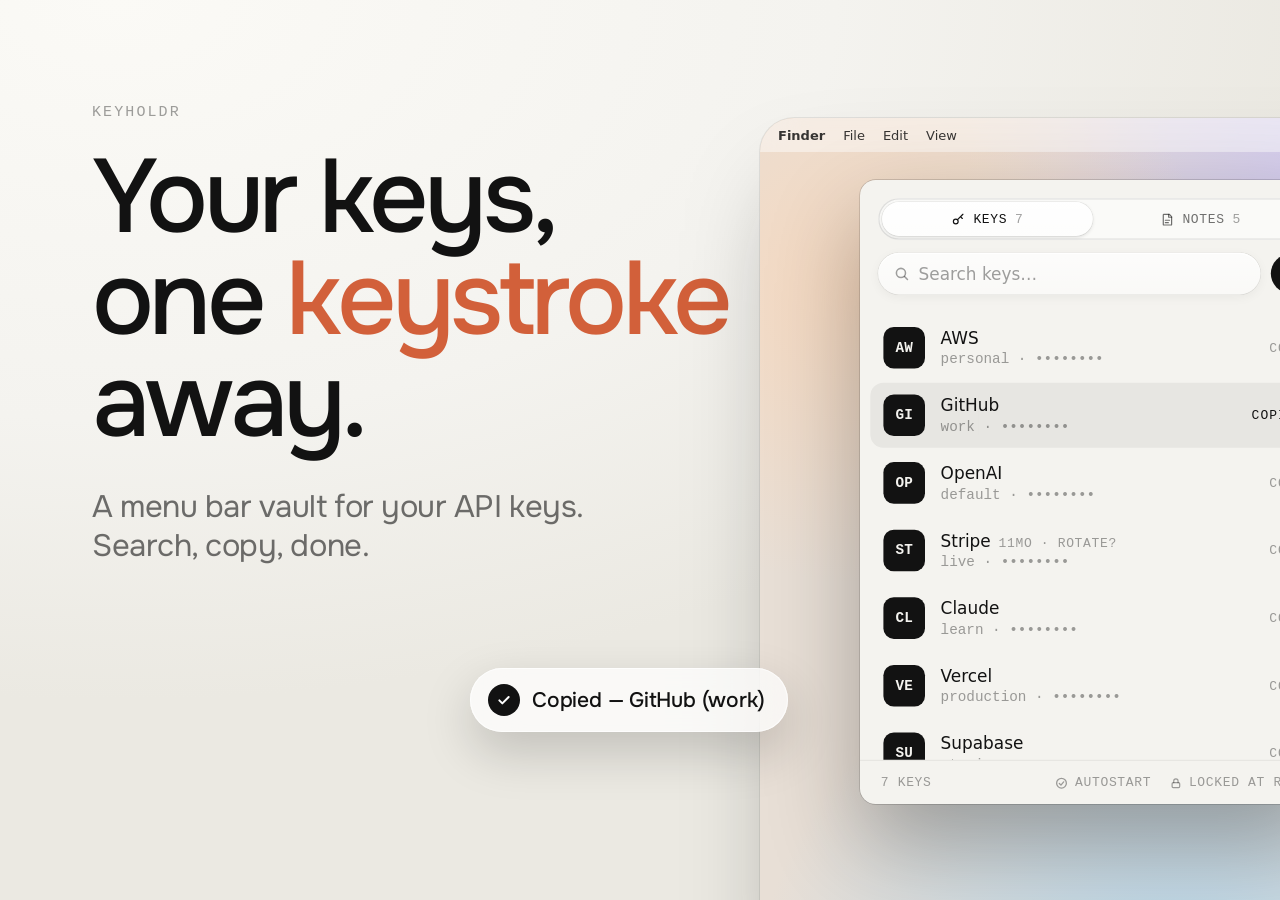
==== branding/appstore/slides.html @ 1f8d65be "Add script to render App Store screenshots in multiple sizes" ====
<!doctype html>
<html lang="en">
<head>
<meta charset="utf-8">
<title>Keyholdr App Store slides</title>
<link rel="preconnect" href="https://fonts.googleapis.com">
<link href="https://fonts.googleapis.com/css2?family=Onest:wght@400;500;600&family=JetBrains+Mono:wght@400;500&display=swap" rel="stylesheet">
<style>
  :root {
    --paper:#f4f3ef; --paper-soft:#ecebe6; --ink:#121212;
    --ink60:rgba(18,18,18,.6); --ink40:rgba(18,18,18,.4); --ink12:rgba(18,18,18,.12); --ink06:rgba(18,18,18,.06);
    --accent:#d2603a; --accent-dark:#ff8f63;
    --sans:-apple-system,"SF Pro Text",system-ui,sans-serif;
    --mono:ui-monospace,"SF Mono",Menlo,monospace;
    --display:"Onest",-apple-system,system-ui,sans-serif;
  }
  *{margin:0;padding:0;box-sizing:border-box}
  html,body{width:1440px;height:900px;overflow:hidden;background:#000}
  body{font-family:var(--display);-webkit-font-smoothing:antialiased}

  .slide{display:none;position:relative;width:1440px;height:900px;overflow:hidden;background:var(--paper);color:var(--ink)}
  .slide.light{background:radial-gradient(1200px 700px at 8% 0%,#fbfaf6 0%,var(--paper) 60%,#ebe9e2 100%)}
  .slide.dark{background:radial-gradient(1200px 800px at 90% 100%,#262626 0%,#121212 60%);color:var(--paper)}
  body[data-s="1"] #s1,body[data-s="2"] #s2,body[data-s="3"] #s3,body[data-s="4"] #s4,body[data-s="5"] #s5{display:block}

  /* ---------- headline block ---------- */
  .copy{position:absolute;left:92px;top:104px;width:640px}
  .eyebrow{font:500 15px var(--mono);letter-spacing:.14em;text-transform:uppercase;color:var(--ink40);margin-bottom:26px}
  .dark .eyebrow{color:rgba(244,243,239,.45)}
  h1{font-weight:500;font-size:104px;line-height:.98;letter-spacing:-.045em}
  h1 em{font-style:normal;color:var(--accent)}
  .dark h1 em{color:var(--accent-dark)}
  .sub{margin-top:34px;font-size:31px;line-height:1.28;letter-spacing:-.015em;color:var(--ink60);font-weight:400;max-width:560px}
  .dark .sub{color:rgba(244,243,239,.6)}

  /* ---------- desktop panel ---------- */
  .desk{position:absolute;border-radius:34px 0 0 0;overflow:hidden;
    background:
      radial-gradient(500px 420px at 15% 20%,#f6d9c0 0%,transparent 70%),
      radial-gradient(560px 480px at 85% 10%,#cfc8f1 0%,transparent 70%),
      radial-gradient(600px 500px at 60% 100%,#b7d6ea 0%,transparent 70%),
      #e8dfd6;
    box-shadow:0 0 0 1px rgba(0,0,0,.08),0 50px 100px -30px rgba(18,18,18,.35)}
  .dark .desk{background:
      radial-gradient(500px 420px at 15% 20%,#5a3a52 0%,transparent 70%),
      radial-gradient(560px 480px at 85% 10%,#2c3a66 0%,transparent 70%),
      radial-gradient(600px 500px at 60% 100%,#28505c 0%,transparent 70%),
      #1c1a22;
    box-shadow:0 0 0 1px rgba(255,255,255,.08),0 50px 100px -30px #000}
  .menubar{position:absolute;left:0;right:0;top:0;height:34px;display:flex;align-items:center;justify-content:space-between;padding:0 18px;
    background:rgba(255,255,255,.45);backdrop-filter:blur(20px);font:500 13px var(--sans);color:rgba(0,0,0,.78)}
  .dark .menubar{background:rgba(20,20,24,.5);color:rgba(255,255,255,.85)}
  .menubar .l,.menubar .r{display:flex;align-items:center;gap:18px}
  .menubar .tray{display:grid;place-items:center;width:28px;height:22px;border-radius:6px;background:rgba(0,0,0,.14)}
  .dark .menubar .tray{background:rgba(255,255,255,.2)}
  .menubar svg{width:15px;height:15px}

  /* ---------- popover ---------- */
  .pop{position:absolute;width:360px;height:480px;background:var(--paper);border-radius:12px;overflow:hidden;transform:scale(1.3);transform-origin:0 0;
    box-shadow:0 0 0 .5px rgba(0,0,0,.2),0 30px 70px rgba(0,0,0,.30);font-family:var(--sans);color:var(--ink);-webkit-font-smoothing:antialiased}
  .pop.dk{background:#141414;color:var(--paper);
    --ink:#f4f3ef;--ink60:rgba(244,243,239,.6);--ink40:rgba(244,243,239,.4);--ink12:rgba(244,243,239,.12);--ink06:rgba(244,243,239,.06);--paper:#121212}
  .pop .col{display:flex;flex-direction:column;height:100%}
  .glass{background:linear-gradient(rgba(255,255,255,.78),rgba(255,255,255,.5));
    box-shadow:0 0 0 .5px rgba(0,0,0,.09),0 1px 0 rgba(255,255,255,.9) inset,0 2px 8px rgba(0,0,0,.05)}
  .dk .glass{background:linear-gradient(rgba(255,255,255,.16),rgba(255,255,255,.07));
    box-shadow:0 0 0 .5px rgba(255,255,255,.14),0 1px 0 rgba(255,255,255,.14) inset}
  .tabs{display:flex;gap:2px;margin:14px 14px 10px;padding:3px;border-radius:999px;background:rgba(255,255,255,.6);box-shadow:0 0 0 1px var(--ink12) inset}
  .dk .tabs{background:rgba(255,255,255,.06)}
  .tab{flex:1;height:26px;border-radius:999px;display:flex;align-items:center;justify-content:center;gap:6px;
    font:500 10px var(--mono);letter-spacing:.5px;color:var(--ink60);text-transform:uppercase}
  .tab svg{width:11px;height:11px}
  .tab i{font-style:normal;color:var(--ink40)}
  .tab.on{color:var(--ink)}
  .tabs .tab.on{background:linear-gradient(rgba(255,255,255,.95),rgba(255,255,255,.7));box-shadow:0 0 0 .5px rgba(0,0,0,.08),0 1px 3px rgba(0,0,0,.12)}
  .dk .tabs .tab.on{background:rgba(255,255,255,.18);box-shadow:0 0 0 .5px rgba(255,255,255,.2)}
  .sr{display:flex;gap:8px;padding:0 14px 10px}
  .sr .f{flex:1;height:32px;border-radius:999px;display:flex;align-items:center;gap:7px;padding:0 12px;font-size:13px;color:var(--ink40)}
  .sr .f svg{width:12px;height:12px}
  .sr .plus{width:30px;height:30px;margin-top:1px;border-radius:50%;background:var(--ink);color:var(--paper);display:grid;place-items:center}
  .sr .plus svg{width:12px;height:12px}
  .list{flex:1;padding:6px 8px;display:flex;flex-direction:column;gap:2px;overflow:hidden}
  .row{display:flex;align-items:center;gap:12px;padding:9px 10px;border-radius:10px}
  .row.hov{background:var(--ink06)}
  .tile{width:32px;height:32px;border-radius:8px;background:var(--ink);color:var(--paper);display:grid;place-items:center;font:600 11px var(--mono);flex:none}
  .row .m{flex:1;min-width:0}
  .row .n{font-size:13px;font-weight:500;display:flex;gap:6px;align-items:baseline;white-space:nowrap}
  .row .n b{font:500 10px var(--mono);letter-spacing:.5px;color:var(--ink40)}
  .row .s{font:11px var(--mono);color:var(--ink40);margin-top:3px;white-space:nowrap;overflow:hidden;text-overflow:ellipsis}
  .row .c{font:500 10px var(--mono);letter-spacing:.8px;color:var(--ink40)}
  .row.hov .c{color:var(--ink)}
  .foot{display:flex;align-items:center;justify-content:space-between;padding:11px 16px;border-top:1px solid var(--ink06);font:500 10px var(--mono);letter-spacing:.5px;color:var(--ink40)}
  .foot .g{display:flex;gap:14px;align-items:center}
  .foot span{display:inline-flex;gap:5px;align-items:center}
  .foot svg{width:10px;height:10px}

  /* touch id overlay */
  .bio{position:absolute;inset:0;display:flex;flex-direction:column;align-items:center;justify-content:center;gap:16px;
    background:color-mix(in srgb,var(--paper) 62%,transparent);backdrop-filter:blur(3.5px)}
  .bio svg{width:84px;height:84px}
  .bio .card2{display:flex;flex-direction:column;align-items:center;gap:14px;padding:30px 38px;border-radius:26px;background:color-mix(in srgb,var(--paper) 88%,transparent);box-shadow:0 0 0 .5px var(--ink12),0 20px 50px rgba(0,0,0,.4)}
  .bio span{font:500 12px var(--mono);letter-spacing:.1em;text-transform:uppercase}
  .bio small{font:11px var(--sans);color:var(--ink60);margin-top:-6px}

  /* editor */
  .ehead{display:flex;align-items:center;justify-content:space-between;padding:14px 14px 10px}
  .cb{width:24px;height:24px;border-radius:50%;display:grid;place-items:center;color:var(--ink60)}
  .cb svg{width:11px;height:11px}
  .ehead .t{font:500 10px var(--mono);letter-spacing:.5px;color:var(--ink40)}
  .ehead .g{display:flex;gap:6px}
  .editor{flex:1;margin:0 14px 10px;border-radius:18px;padding:14px 16px;font-size:13px;line-height:1.5;overflow:hidden}
  .editor .cmd{font:12px/1.55 var(--mono);color:var(--ink);background:var(--ink06);border-radius:8px;padding:8px 10px;margin:8px 0;white-space:pre}
  .caret{display:inline-block;width:1.5px;height:15px;background:var(--accent);vertical-align:-3px;margin-left:1px}

  /* toast chip */
  .chip{position:absolute;display:flex;align-items:center;gap:12px;padding:16px 24px 16px 18px;border-radius:999px;
    background:rgba(255,255,255,.72);backdrop-filter:blur(24px);font:500 21px var(--display);letter-spacing:-.01em;color:var(--ink);
    box-shadow:0 0 0 1px rgba(255,255,255,.7) inset,0 20px 50px rgba(0,0,0,.18)}
  .chip .ck{width:32px;height:32px;border-radius:50%;background:var(--ink);color:#fff;display:grid;place-items:center}
  .chip .ck svg{width:16px;height:16px}
  .dark .chip{background:rgba(40,40,44,.7);color:var(--paper);box-shadow:0 0 0 1px rgba(255,255,255,.12) inset,0 20px 50px rgba(0,0,0,.5)}
  .dark .chip .ck{background:var(--accent-dark);color:#121212}

  /* keycaps */
  .keys{position:absolute;display:flex;gap:16px}
  .cap{width:104px;height:104px;border-radius:24px;display:grid;place-items:center;font:500 46px var(--sans);color:var(--ink);
    background:linear-gradient(#ffffff,#eeece6);box-shadow:0 0 0 1px rgba(0,0,0,.1),0 6px 0 #d3d0c6,0 16px 26px rgba(0,0,0,.2)}
  .cap.k{background:linear-gradient(#2a2a2a,#121212);color:#fff;box-shadow:0 0 0 1px #000,0 6px 0 #000,0 16px 26px rgba(0,0,0,.35);font-family:var(--mono);font-weight:500}

  /* faux editor window (slide 4) */
  .win{position:absolute;border-radius:16px;background:#1b1c20;overflow:hidden;box-shadow:0 0 0 1px rgba(255,255,255,.08),0 30px 70px rgba(0,0,0,.4)}
  .win .bar{height:38px;display:flex;align-items:center;gap:8px;padding:0 16px;background:#26272c}
  .win .bar i{width:12px;height:12px;border-radius:50%;background:#ff5f57}
  .win .bar i:nth-child(2){background:#febc2e}.win .bar i:nth-child(3){background:#28c840}
  .win pre{padding:22px 26px;font:15px/1.75 var(--mono);color:#c9ccd6}
  .win .k1{color:#ff8f63}.win .k2{color:#7fd1b9}.win .k3{color:#8b8ea0}

  /* cards (slide 5) */
  .card{position:absolute;display:flex;gap:26px;align-items:center;width:600px;padding:30px 34px;border-radius:28px;
    background:linear-gradient(rgba(255,255,255,.1),rgba(255,255,255,.04));box-shadow:0 0 0 1px rgba(255,255,255,.12) inset,0 30px 60px rgba(0,0,0,.4);backdrop-filter:blur(20px)}
  .card .ic{width:72px;height:72px;border-radius:20px;background:var(--paper);color:#121212;display:grid;place-items:center;flex:none}
  .card .ic svg{width:34px;height:34px}
  .card h3{font-weight:500;font-size:30px;letter-spacing:-.02em;margin-bottom:6px}
  .card p{font-size:20px;line-height:1.35;color:rgba(244,243,239,.6)}
</style>
</head>
<body>

<!-- ============ 1 · KEYS ============ -->
<section class="slide light" id="s1">
  <div class="copy">
    <div class="eyebrow">Keyholdr</div>
    <h1>Your keys, one <em>keystroke</em> away.</h1>
    <p class="sub">A menu bar vault for your API keys. Search, copy, done.</p>
  </div>
  <div class="desk" style="left:760px;top:118px;width:700px;height:860px">
    <div class="menubar"><div class="l"><b>Finder</b><span>File</span><span>Edit</span><span>View</span></div>
      <div class="r"><div class="tray"><svg viewBox="0 0 24 24" fill="none" stroke="currentColor" stroke-width="2" stroke-linecap="round"><circle cx="8" cy="15" r="4"/><path d="M11 12l9-9M16 7l3 3"/></svg></div><span>Sat 19 Sep</span></div></div>
    <div class="pop" style="left:100px;top:62px" id="pop1"></div>
  </div>
  <div class="chip" style="left:470px;top:668px"><div class="ck"><svg viewBox="0 0 24 24" fill="none" stroke="currentColor" stroke-width="3" stroke-linecap="round" stroke-linejoin="round"><path d="M5 12.5l4.5 4.5L19 7.5"/></svg></div>Copied — GitHub (work)</div>
</section>

<!-- ============ 2 · TOUCH ID ============ -->
<section class="slide dark" id="s2">
  <div class="copy">
    <div class="eyebrow">Security</div>
    <h1>Locked behind <em>Touch&nbsp;ID.</em></h1>
    <p class="sub">Every copy and reveal asks for your fingerprint. Secrets live in the macOS Keychain, never in plain text.</p>
  </div>
  <div class="desk" style="left:760px;top:118px;width:700px;height:860px">
    <div class="menubar"><div class="l"><b>Finder</b><span>File</span><span>Edit</span><span>View</span></div>
      <div class="r"><div class="tray"><svg viewBox="0 0 24 24" fill="none" stroke="currentColor" stroke-width="2" stroke-linecap="round"><circle cx="8" cy="15" r="4"/><path d="M11 12l9-9M16 7l3 3"/></svg></div><span>Sat 19 Sep</span></div></div>
    <div class="pop dk" style="left:100px;top:62px" id="pop2"></div>
  </div>
</section>

<!-- ============ 3 · NOTES ============ -->
<section class="slide light" id="s3">
  <div class="copy">
    <div class="eyebrow">New · Notes</div>
    <h1>Notes, right <em>beside</em> your keys.</h1>
    <p class="sub" style="max-width:500px">A scrap pad in the same popover. Paste, jot, copy. It autosaves.</p>
  </div>
  <div class="desk" style="left:640px;top:118px;width:880px;height:860px">
    <div class="menubar"><div class="l"><b>Finder</b><span>File</span><span>Edit</span><span>View</span></div>
      <div class="r"><div class="tray"><svg viewBox="0 0 24 24" fill="none" stroke="currentColor" stroke-width="2" stroke-linecap="round"><circle cx="8" cy="15" r="4"/><path d="M11 12l9-9M16 7l3 3"/></svg></div><span>Sat 19 Sep</span></div></div>
    <div class="pop" style="left:34px;top:62px" id="pop3a"></div>
    <div class="pop" style="left:312px;top:150px" id="pop3b"></div>
  </div>
</section>

<!-- ============ 4 · SUMMON ============ -->
<section class="slide light" id="s4">
  <div class="copy">
    <div class="eyebrow">Always there</div>
    <h1>Summon it from <em>anywhere.</em></h1>
    <p class="sub">Press one shortcut in any app. Click away and it locks itself again.</p>
  </div>
  <div class="desk" style="left:640px;top:118px;width:880px;height:860px">
    <div class="menubar"><div class="l"><b>Code</b><span>File</span><span>Edit</span><span>Selection</span></div>
      <div class="r"><div class="tray"><svg viewBox="0 0 24 24" fill="none" stroke="currentColor" stroke-width="2" stroke-linecap="round"><circle cx="8" cy="15" r="4"/><path d="M11 12l9-9M16 7l3 3"/></svg></div><span>Sat 19 Sep</span></div></div>
    <div class="win" style="left:30px;top:70px;width:470px;height:420px">
      <div class="bar"><i></i><i></i><i></i></div>
<pre><span class="k3"># .env.local</span>
<span class="k1">OPENAI_API_KEY</span>=<span class="k2">▮▮▮▮▮▮▮▮▮▮▮▮</span>
<span class="k1">STRIPE_SECRET</span>=
<span class="k1">SUPABASE_URL</span>=https://acme.supabase.co
<span class="k1">GITHUB_TOKEN</span>=

<span class="k3"># paste from Keyholdr ↩</span></pre>
    </div>
    <div class="pop" style="left:270px;top:100px" id="pop4"></div>
  </div>
  <div class="keys" style="left:92px;top:640px">
    <div class="cap">⌃</div><div class="cap">⌥</div><div class="cap">⌘</div><div class="cap k">K</div>
  </div>
</section>

<!-- ============ 5 · LOCAL ============ -->
<section class="slide dark" id="s5">
  <div class="copy" style="top:230px">
    <div class="eyebrow">Privacy</div>
    <h1>Strictly <em>local.</em></h1>
    <p class="sub">No servers, no accounts, no analytics. Moving Macs? Export one passphrase-encrypted file.</p>
  </div>
  <div class="card" style="left:770px;top:150px"><div class="ic"><svg viewBox="0 0 24 24" fill="none" stroke="currentColor" stroke-width="1.8" stroke-linecap="round" stroke-linejoin="round"><rect x="5" y="11" width="14" height="9" rx="2"/><path d="M8 11V8a4 4 0 0 1 8 0v3"/></svg></div>
    <div><h3>Keychain-backed</h3><p>Each secret is its own Keychain item, unlocked only after Touch ID.</p></div></div>
  <div class="card" style="left:810px;top:365px"><div class="ic"><svg viewBox="0 0 24 24" fill="none" stroke="currentColor" stroke-width="1.8" stroke-linecap="round" stroke-linejoin="round"><path d="M2 8.5a15 15 0 0 1 20 0M5 12a10 10 0 0 1 14 0M8.5 15.5a5 5 0 0 1 7 0"/><path d="M4 4l16 16"/><circle cx="12" cy="19" r=".8" fill="currentColor"/></svg></div>
    <div><h3>Nothing leaves your Mac</h3><p>No network calls. No sync. No tracking. Ever.</p></div></div>
  <div class="card" style="left:770px;top:580px"><div class="ic"><svg viewBox="0 0 24 24" fill="none" stroke="currentColor" stroke-width="1.8" stroke-linecap="round" stroke-linejoin="round"><path d="M12 3v12M7 10l5 5 5-5"/><path d="M4 20h16"/></svg></div>
    <div><h3>Encrypted export</h3><p>One file, protected by your passphrase (PBKDF2 + AES-GCM).</p></div></div>
</section>

<script>
const I = {
  key:'<svg viewBox="0 0 24 24" fill="none" stroke="currentColor" stroke-width="2" stroke-linecap="round" stroke-linejoin="round"><circle cx="8" cy="15" r="4"/><path d="M11 12l9-9M16 7l3 3"/></svg>',
  note:'<svg viewBox="0 0 24 24" fill="none" stroke="currentColor" stroke-width="2" stroke-linecap="round" stroke-linejoin="round"><path d="M6 3h9l4 4v13a1 1 0 0 1-1 1H6a1 1 0 0 1-1-1V4a1 1 0 0 1 1-1z"/><path d="M14 3v5h5M8.5 13h7M8.5 17h5"/></svg>',
  search:'<svg viewBox="0 0 24 24" fill="none" stroke="currentColor" stroke-width="2.4" stroke-linecap="round"><circle cx="11" cy="11" r="7"/><path d="M21 21l-4.5-4.5"/></svg>',
  plus:'<svg viewBox="0 0 24 24" fill="none" stroke="currentColor" stroke-width="2.4" stroke-linecap="round"><path d="M12 5v14M5 12h14"/></svg>',
  lock:'<svg viewBox="0 0 24 24" fill="none" stroke="currentColor" stroke-width="2.2" stroke-linecap="round" stroke-linejoin="round"><rect x="5" y="11" width="14" height="9" rx="2"/><path d="M8 11V8a4 4 0 0 1 8 0v3"/></svg>',
  unlock:'<svg viewBox="0 0 24 24" fill="none" stroke="currentColor" stroke-width="2.2" stroke-linecap="round" stroke-linejoin="round"><rect x="5" y="11" width="14" height="9" rx="2"/><path d="M8 11V8a4 4 0 0 1 7.5-2"/></svg>',
  check:'<svg viewBox="0 0 24 24" fill="none" stroke="currentColor" stroke-width="2.4" stroke-linecap="round" stroke-linejoin="round"><circle cx="12" cy="12" r="9"/><path d="M8 12.5l3 3 5-6"/></svg>',
  back:'<svg viewBox="0 0 24 24" fill="none" stroke="currentColor" stroke-width="2.6" stroke-linecap="round" stroke-linejoin="round"><path d="M15 5l-7 7 7 7"/></svg>',
  copy:'<svg viewBox="0 0 24 24" fill="none" stroke="currentColor" stroke-width="2" stroke-linecap="round" stroke-linejoin="round"><rect x="8" y="8" width="12" height="12" rx="2"/><path d="M16 8V6a2 2 0 0 0-2-2H6a2 2 0 0 0-2 2v8a2 2 0 0 0 2 2h2"/></svg>',
  trash:'<svg viewBox="0 0 24 24" fill="none" stroke="currentColor" stroke-width="2" stroke-linecap="round" stroke-linejoin="round"><path d="M4 7h16M9 7V4h6v3M6 7l1 13h10l1-13"/></svg>',
  print:'',
};
(function(){
  const pt=(r,a)=>[50+r*Math.cos(a*Math.PI/180),52+r*Math.sin(a*Math.PI/180)].map(v=>v.toFixed(1)).join(' ');
  const arcs=[[6,200,520],[13,150,470],[20,215,545],[27,170,490],[34,230,560],[41,190,500]];
  const d=arcs.map(([r,a0,a1])=>{const sweep=a1-a0>180?1:0;return `M ${pt(r,a0)} A ${r} ${r} 0 ${sweep} 1 ${pt(r,a1%360)}`}).join(' ');
  I.print=`<svg viewBox="0 0 100 100"><path d="${d}" fill="none" stroke="currentColor" stroke-width="3.6" stroke-linecap="round"/></svg>`;
})();
const KEYS = [
  ['AW','AWS','personal',''],['GI','GitHub','work',''],['OP','OpenAI','default',''],
  ['ST','Stripe','live','11MO · ROTATE?'],['CL','Claude','learn',''],['VE','Vercel','production',''],['SU','Supabase','staging','']
];
const NOTES = [
  ['Deploy steps','git tag v1.7.0 && git push --tags','2H AGO'],
  ['Staging URL','https://staging.acme.dev/api/v2','YESTERDAY'],
  ['Webhook test','curl -X POST localhost:3000/hook -d @body.json','THU'],
  ['Standup — Thursday','Ship notes tab, review PR #142','THU'],
  ['Reading list','Designing Data-Intensive Applications','14 SEP']
];
const tabs = (on,kc,nc)=>`<div class="tabs"><div class="tab ${on==='k'?'on':''}">${I.key}KEYS <i>${kc}</i></div><div class="tab ${on==='n'?'on':''}">${I.note}NOTES <i>${nc}</i></div></div>`;
const search = (ph,q='')=>`<div class="sr"><div class="f glass">${I.search}<span style="${q?'color:var(--ink)':''}">${q||ph}</span></div><div class="plus">${I.plus}</div></div>`;
const footer = (left,right,icon)=>`<div class="foot"><span>${left}</span><div class="g"><span>${I.check}AUTOSTART</span><span>${icon}${right}</span></div></div>`;
const keyRow=(k,hov,copied)=>`<div class="row ${hov?'hov':''}"><div class="tile">${k[0]}</div><div class="m"><div class="n">${k[1]}${k[3]?`<b>${k[3]}</b>`:''}</div><div class="s">${k[2]} · ••••••••</div></div><div class="c">${copied?'COPIED':'COPY'}</div></div>`;
const noteRow=(n,hov)=>`<div class="row ${hov?'hov':''}"><div class="m"><div class="n">${n[0]}<b>${n[2]}</b></div><div class="s">${n[1]}</div></div><div class="c">COPY</div></div>`;

function keysPop(id,opts={}){
  const rows = KEYS.slice(0,opts.count||7).map((k,i)=>keyRow(k,i===opts.hover,i===opts.hover&&opts.copied)).join('');
  document.getElementById(id).innerHTML = `<div class="col">${tabs('k',7,5)}${search('Search keys…',opts.q)}<div class="list">${rows}</div>${footer('7 KEYS','LOCKED AT REST',I.lock)}
  ${opts.bio?`<div class="bio"><div class="card2"><div style="color:var(--accent-dark)">${I.print}</div><span>Touch ID</span><small>Unlock to copy “GitHub (work)”</small></div></div>`:''}</div>`;
}
function notesPop(id,hover){
  document.getElementById(id).innerHTML = `<div class="col">${tabs('n',7,5)}${search('Search notes…')}<div class="list">${NOTES.map((n,i)=>noteRow(n,i===hover)).join('')}</div>${footer('5 NOTES','PLAIN TEXT',I.unlock)}</div>`;
}
function editorPop(id){
  document.getElementById(id).innerHTML = `<div class="col"><div class="ehead"><div class="cb glass">${I.back}</div><div class="t">EDITED 2H AGO</div><div class="g"><div class="cb glass">${I.copy}</div><div class="cb glass">${I.trash}</div></div></div>
  <div class="editor glass"><b style="font-weight:600">Deploy steps</b><br>Before every release:
  <div class="cmd">swift test
./build.sh --no-launch</div>
  Then tag and push:
  <div class="cmd">git tag v1.7.0 && git push --tags</div>
  Bump the Homebrew tap, then submit for review.<span class="caret"></span></div>${footer('','PLAIN TEXT',I.unlock).replace('<span></span>','<span></span>')}</div>`;
}
keysPop('pop1',{hover:1,copied:true});
keysPop('pop2',{hover:1,bio:true});
notesPop('pop3a',0); editorPop('pop3b');
keysPop('pop4',{q:'g'});
(function(){const G=[['GI','GitHub','work',''],['GL','GitLab','ci',''],['GC','Google Cloud','prod',''],['GR','Groq','default',''],['GE','Gemini','codelab',''],['GD','GoDaddy','domains',''],['GF','Grafana','staging','']];
 document.getElementById('pop4').querySelector('.list').innerHTML=G.map((k,i)=>keyRow(k,i===0,false)).join('');})();

const s = new URLSearchParams(location.search).get('s') || '1';
document.body.dataset.s = s;
</script>
</body>
</html>
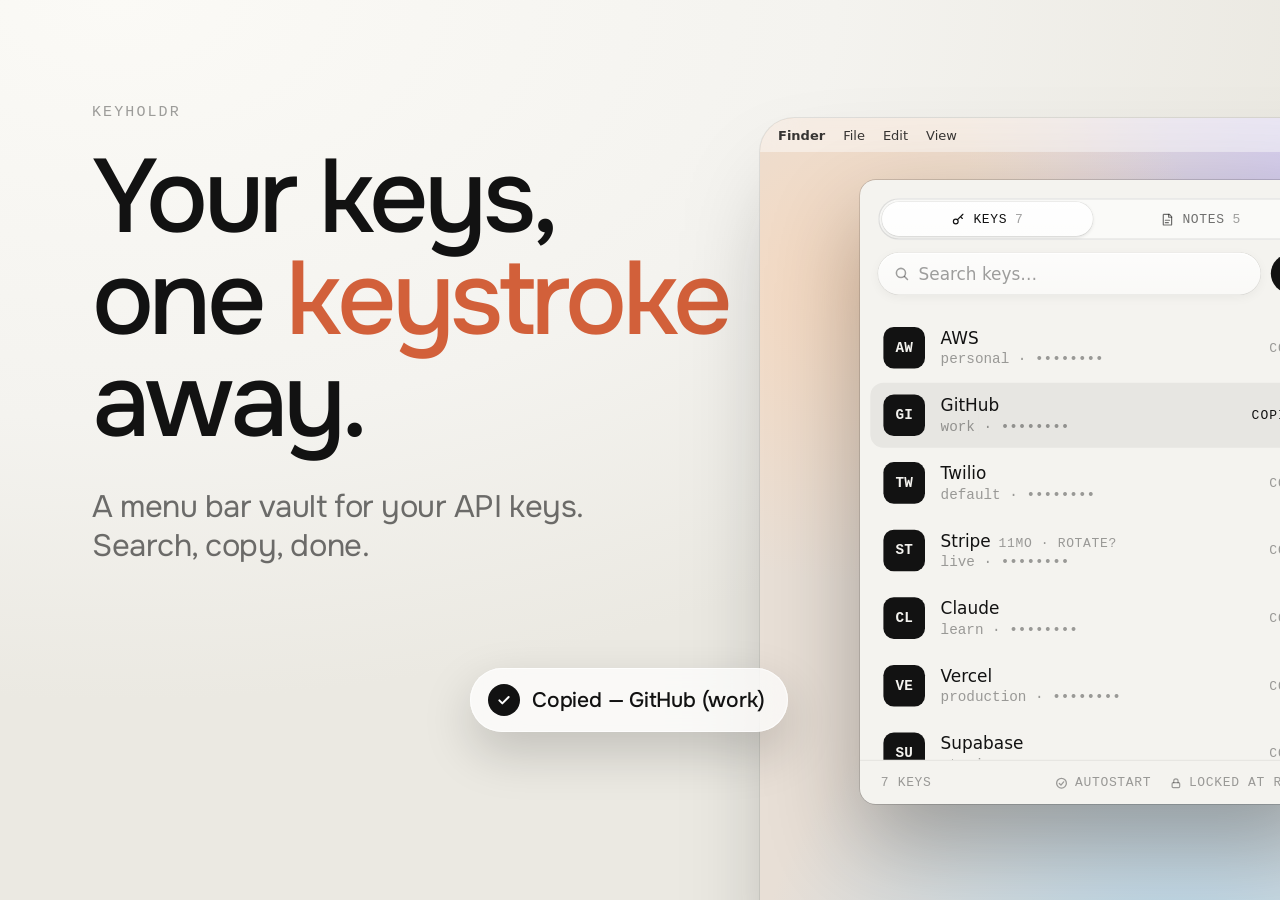
==== commit a237ae34: "Refresh App Store screenshots; render straight into the upload folder Swap the OpenAI example for Tw" ====
--- a/branding/appstore/slides.html
+++ b/branding/appstore/slides.html
@@ -203,7 +203,7 @@
     <div class="win" style="left:30px;top:70px;width:470px;height:420px">
       <div class="bar"><i></i><i></i><i></i></div>
 <pre><span class="k3"># .env.local</span>
-<span class="k1">OPENAI_API_KEY</span>=<span class="k2">▮▮▮▮▮▮▮▮▮▮▮▮</span>
+<span class="k1">TWILIO_AUTH_TOKEN</span>=<span class="k2">▮▮▮▮▮▮▮▮▮▮▮▮</span>
 <span class="k1">STRIPE_SECRET</span>=
 <span class="k1">SUPABASE_URL</span>=https://acme.supabase.co
 <span class="k1">GITHUB_TOKEN</span>=
@@ -253,11 +253,11 @@
   I.print=`<svg viewBox="0 0 100 100"><path d="${d}" fill="none" stroke="currentColor" stroke-width="3.6" stroke-linecap="round"/></svg>`;
 })();
 const KEYS = [
-  ['AW','AWS','personal',''],['GI','GitHub','work',''],['OP','OpenAI','default',''],
+  ['AW','AWS','personal',''],['GI','GitHub','work',''],['TW','Twilio','default',''],
   ['ST','Stripe','live','11MO · ROTATE?'],['CL','Claude','learn',''],['VE','Vercel','production',''],['SU','Supabase','staging','']
 ];
 const NOTES = [
-  ['Deploy steps','git tag v1.7.0 && git push --tags','2H AGO'],
+  ['Deploy steps','git tag v1.7.1 && git push --tags','2H AGO'],
   ['Staging URL','https://staging.acme.dev/api/v2','YESTERDAY'],
   ['Webhook test','curl -X POST localhost:3000/hook -d @body.json','THU'],
   ['Standup — Thursday','Ship notes tab, review PR #142','THU'],
@@ -283,7 +283,7 @@
   <div class="cmd">swift test
 ./build.sh --no-launch</div>
   Then tag and push:
-  <div class="cmd">git tag v1.7.0 && git push --tags</div>
+  <div class="cmd">git tag v1.7.1 && git push --tags</div>
   Bump the Homebrew tap, then submit for review.<span class="caret"></span></div>${footer('','PLAIN TEXT',I.unlock).replace('<span></span>','<span></span>')}</div>`;
 }
 keysPop('pop1',{hover:1,copied:true});
